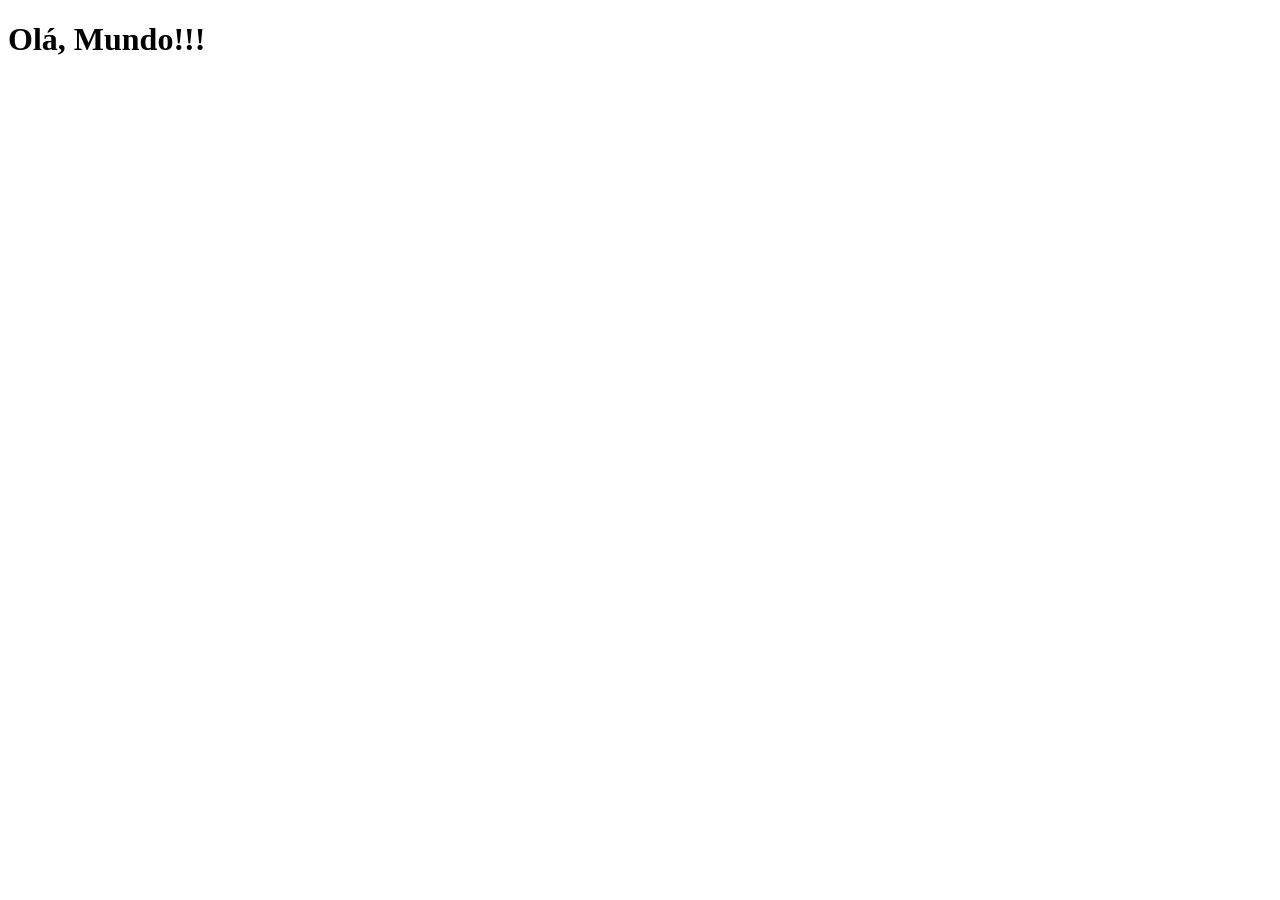
==== index.html @ 02649289 "Começando o projeto" ====
<!DOCTYPE html>
<html lang="pt-br">

<head>
  <meta charset="UTF-8">
  <meta name="viewport" content="width=device-width, initial-scale=1.0">
  <title>Minha Biblioteca</title>
</head>

<body>
  <h1>Olá, Mundo!!!</h1>
</body>

</html>
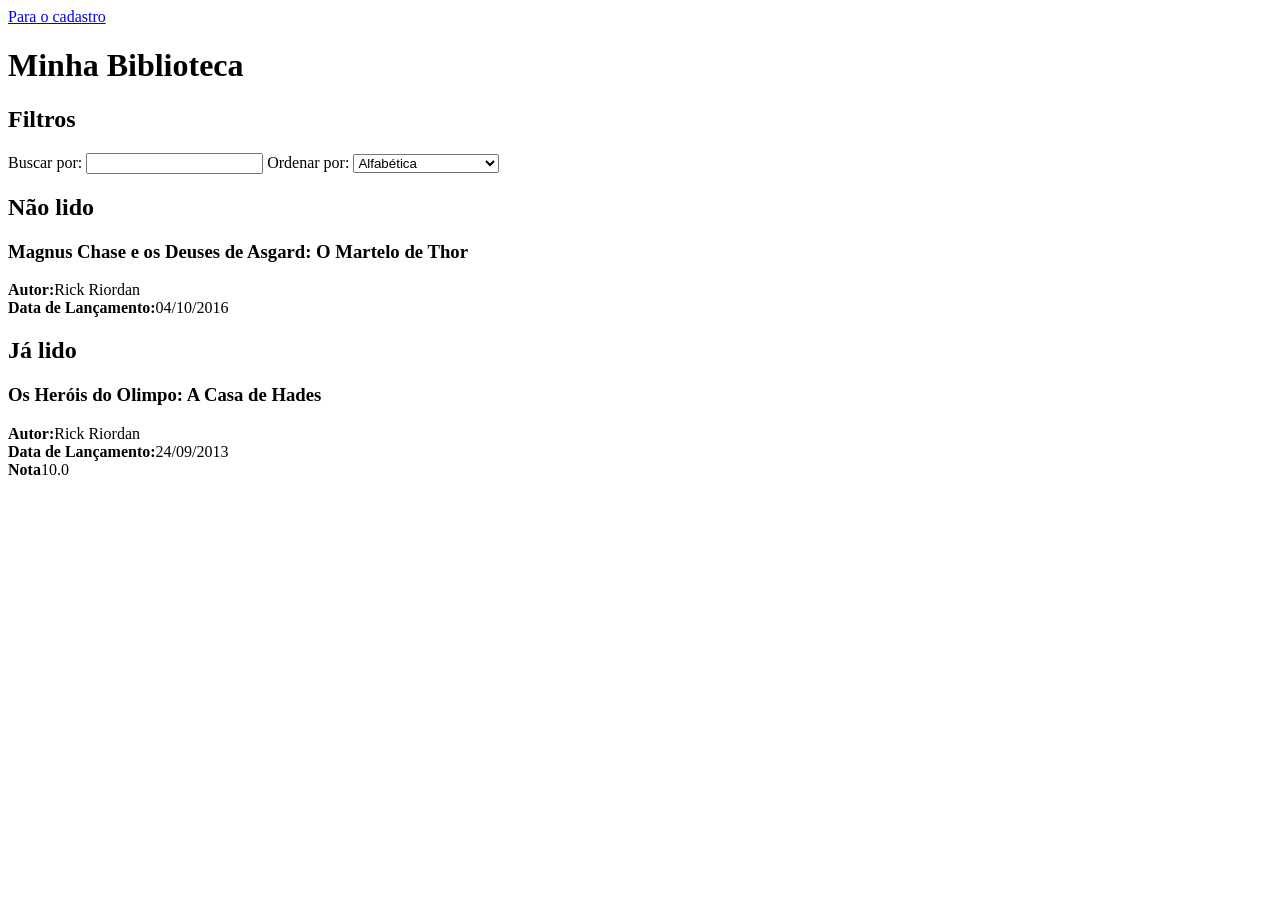
==== commit bdccbd01: "iniciate the project, finish the idealization, make the basic of filters, search bar, and the catalo" ====
--- a/index.html
+++ b/index.html
@@ -8,7 +8,45 @@
 </head>
 
 <body>
-  <h1>Olá, Mundo!!!</h1>
+  <header>
+    <a href="book-register.html">Para o cadastro</a>
+  </header>
+  <h1>Minha Biblioteca</h1>
+
+  <section>
+    <h2>Filtros</h2>
+    <div>
+      <label for="search">Buscar por:</label>
+      <input type="search" id="search">
+      <label for="order">Ordenar por:</label>
+      <select id="order">
+        <option value="alphabetic">Alfabética</option>
+        <option value="date">Data de Lançamento</option>
+        <option value="score">Nota</option>
+      </select>
+    </div>
+  </section>
+
+  <section>
+    <h2>Não lido</h2>
+
+    <div>
+      <h3>Magnus Chase e os Deuses de Asgard: O Martelo de Thor</h3>
+      <b>Autor:</b><span>Rick Riordan</span> <br>
+      <b>Data de Lançamento:</b><span>04/10/2016</span>
+    </div>
+  </section>
+
+  <section>
+    <h2>Já lido</h2>
+
+    <div>
+      <h3>Os Heróis do Olimpo: A Casa de Hades</h3>
+      <b>Autor:</b><span>Rick Riordan</span> <br>
+      <b>Data de Lançamento:</b><span>24/09/2013</span> <br>
+      <b>Nota</b><span>10.0</span>
+    </div>
+  </section>
 </body>
 
 </html>
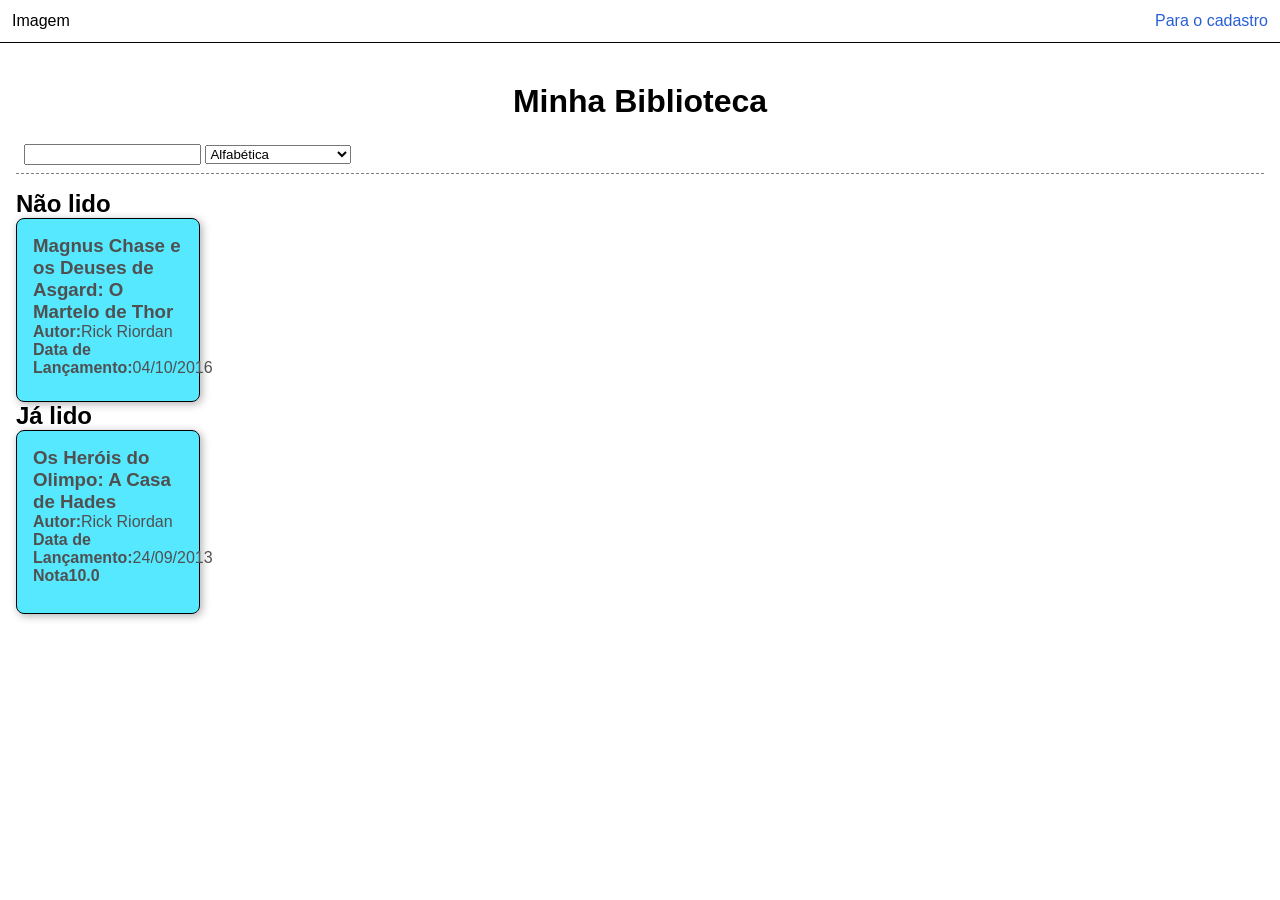
==== commit 5f0915a4: "update css" ====
--- a/index.html
+++ b/index.html
@@ -5,32 +5,30 @@
   <meta charset="UTF-8">
   <meta name="viewport" content="width=device-width, initial-scale=1.0">
   <title>Minha Biblioteca</title>
+
+  <link rel="stylesheet" href="style.css">
 </head>
 
 <body>
   <header>
+    <span>Imagem</span>
     <a href="book-register.html">Para o cadastro</a>
   </header>
   <h1>Minha Biblioteca</h1>
 
-  <section>
-    <h2>Filtros</h2>
-    <div>
-      <label for="search">Buscar por:</label>
-      <input type="search" id="search">
-      <label for="order">Ordenar por:</label>
-      <select id="order">
-        <option value="alphabetic">Alfabética</option>
-        <option value="date">Data de Lançamento</option>
-        <option value="score">Nota</option>
-      </select>
-    </div>
+  <section class="filters">
+    <input type="search" id="search">
+    <select id="order">
+      <option value="alphabetic">Alfabética</option>
+      <option value="date">Data de Lançamento</option>
+      <option value="score">Nota</option>
+    </select>
   </section>
 
   <section>
     <h2>Não lido</h2>
 
-    <div>
+    <div class="books">
       <h3>Magnus Chase e os Deuses de Asgard: O Martelo de Thor</h3>
       <b>Autor:</b><span>Rick Riordan</span> <br>
       <b>Data de Lançamento:</b><span>04/10/2016</span>
@@ -40,11 +38,11 @@
   <section>
     <h2>Já lido</h2>
 
-    <div>
+    <div class="books">
       <h3>Os Heróis do Olimpo: A Casa de Hades</h3>
       <b>Autor:</b><span>Rick Riordan</span> <br>
       <b>Data de Lançamento:</b><span>24/09/2013</span> <br>
-      <b>Nota</b><span>10.0</span>
+      <b>Nota</ b><span>10.0</span>
     </div>
   </section>
 </body>
--- a/style.css
+++ b/style.css
@@ -0,0 +1,63 @@
+@charset "UTF-8";
+
+* {
+  font-family: Arial, Helvetica, sans-serif;
+  box-sizing: border-box;
+}
+
+body {
+  padding: 0;
+  margin: 0;
+}
+
+header {
+  display: flex;
+  justify-content: space-between;
+  border-bottom: 1px solid black;
+  padding: 12px;
+}
+
+h1,
+h2,
+h3,
+h4,
+h5,
+h6 {
+  margin: 0;
+  padding: 0;
+}
+
+a {
+  color: #285fd7;
+  text-decoration: none;
+}
+
+a:hover {
+  text-decoration: underline;
+}
+
+body>h1 {
+  margin-top: 40px;
+  text-align: center;
+}
+
+section {
+  padding: 0 16px;
+}
+
+.filters {
+  border-bottom: 1px dashed grey;
+  margin: 16px;
+  padding: 8px;
+}
+
+div.books {
+  width: 184px;
+  height: 184px;
+  padding: 16px;
+  border: 1px solid black;
+  background-color: #00ddffaa;
+  color: #505050;
+  border-radius: 8px;
+  box-shadow: 2px 2px 8px #00000050;
+}
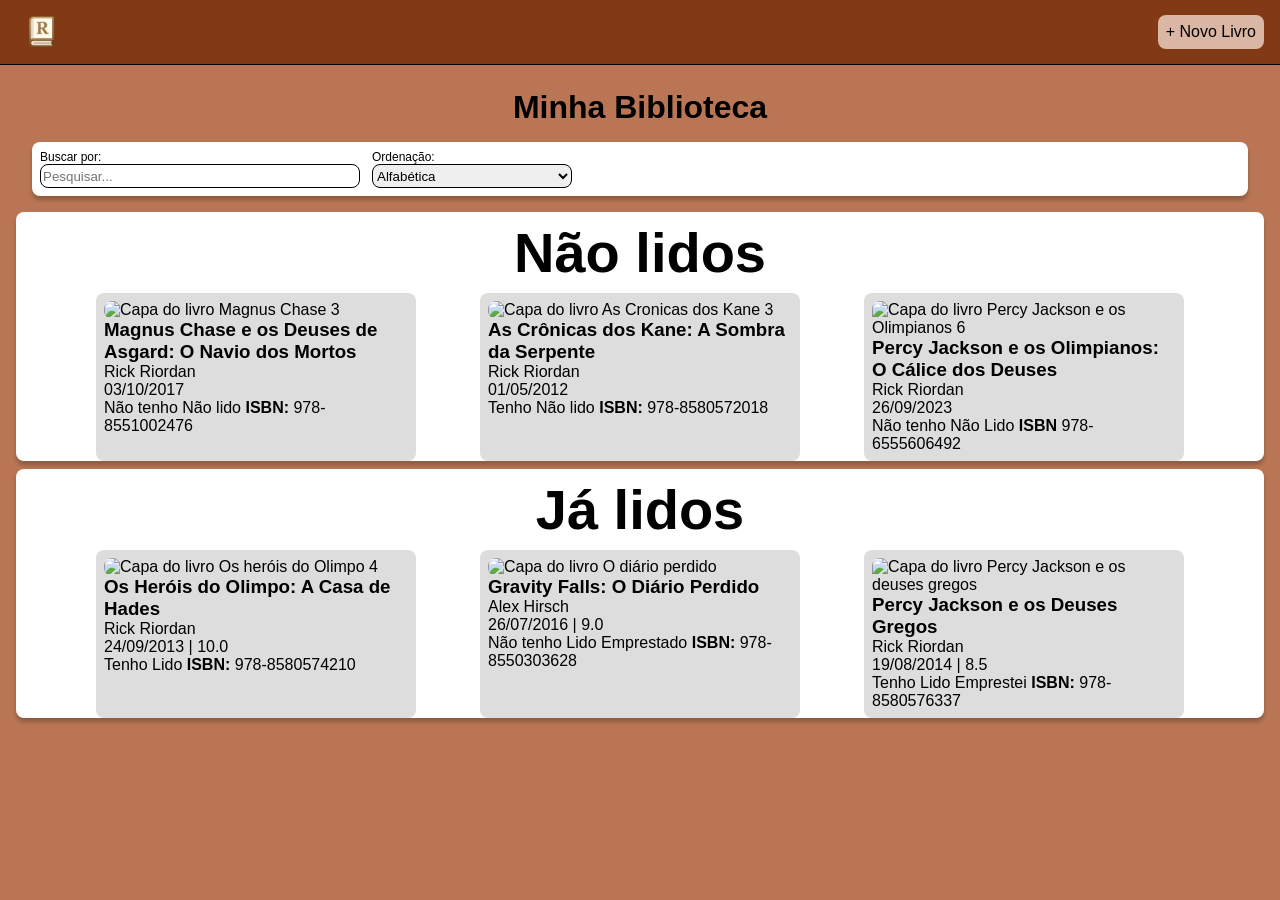
==== commit 30afeb03: "Feita a primeira página quase inteira, barra de filtros, logo do site, design e os cards dos livros " ====
--- a/index.html
+++ b/index.html
@@ -11,40 +11,121 @@
 
 <body>
   <header>
-    <span>Imagem</span>
-    <a href="book-register.html">Para o cadastro</a>
+    <img src="/icons/logo-livro.png" alt="logo">
+    <a href="book-register.html">+ Novo Livro</a>
   </header>
-  <h1>Minha Biblioteca</h1>
 
-  <section class="filters">
-    <input type="search" id="search">
-    <select id="order">
-      <option value="alphabetic">Alfabética</option>
-      <option value="date">Data de Lançamento</option>
-      <option value="score">Nota</option>
-    </select>
-  </section>
-
-  <section>
-    <h2>Não lido</h2>
-
-    <div class="books">
-      <h3>Magnus Chase e os Deuses de Asgard: O Martelo de Thor</h3>
-      <b>Autor:</b><span>Rick Riordan</span> <br>
-      <b>Data de Lançamento:</b><span>04/10/2016</span>
-    </div>
-  </section>
-
-  <section>
-    <h2>Já lido</h2>
-
-    <div class="books">
-      <h3>Os Heróis do Olimpo: A Casa de Hades</h3>
-      <b>Autor:</b><span>Rick Riordan</span> <br>
-      <b>Data de Lançamento:</b><span>24/09/2013</span> <br>
-      <b>Nota</ b><span>10.0</span>
-    </div>
-  </section>
+  <div id="especialzona">
+    <h1>Minha Biblioteca</h1>
+    <section class="filters">
+      <div>
+        <label for="search">Buscar por:</label>
+        <input type="search" id="search" placeholder="Pesquisar...">
+      </div>
+      <div>
+        <label for="order">Ordenação:</label>
+        <select id="order">
+          <option value="alphabetic">Alfabética</option>
+          <option value="date">Data de Lançamento</option>
+          <option value="score">Nota</option>
+        </select>
+      </div>
+    </section>
+    <section class="section-card">
+      <h2 class="section-title">Não lidos</h2>
+      <div>
+        <div class="book-card">
+          <img src="https://m.media-amazon.com/images/I/71uj+LqIYQL._AC_UF1000,1000_QL80_.jpg"
+            alt="Capa do livro Magnus Chase 3">
+          <div>
+            <h3>Magnus Chase e os Deuses de Asgard: O Navio dos Mortos</h3>
+            <span>Rick Riordan</span> <br>
+            <span>03/10/2017</span>
+            <div>
+              <span>Não tenho</span>
+              <span>Não lido</span>
+              <span><b>ISBN:</b> 978-8551002476</span>
+            </div>
+          </div>
+        </div>
+        <div class="book-card">
+          <img src="https://m.media-amazon.com/images/I/61uZdXUOADL.jpg" alt="Capa do livro As Cronicas dos Kane 3">
+          <div>
+            <h3>As Crônicas dos Kane: A Sombra da Serpente</h3>
+            <span>Rick Riordan</span> <br>
+            <span>01/05/2012</span>
+            <div>
+              <span>Tenho</span>
+              <span>Não lido</span>
+              <span><b>ISBN:</b> 978-8580572018</span>
+            </div>
+          </div>
+        </div>
+        <div class="book-card">
+          <img src="https://m.media-amazon.com/images/I/61+2RRstscL._AC_UF1000,1000_QL80_.jpg"
+            alt="Capa do livro Percy Jackson e os Olimpianos 6">
+          <div>
+            <h3>Percy Jackson e os Olimpianos: O Cálice dos Deuses</h3>
+            <span>Rick Riordan</span> <br>
+            <span>26/09/2023</span> <br>
+            <div>
+              <span>Não tenho</span>
+              <span>Não Lido</span>
+              <span><b>ISBN</b> 978-6555606492</span>
+            </div>
+          </div>
+        </div>
+      </div>
+    </section>
+    <section class="section-card">
+      <h2 class="section-title">Já lidos</h2>
+      <div>
+        <div class="book-card">
+          <img src="https://m.media-amazon.com/images/I/61D7SPJIzmL._AC_UF1000,1000_QL80_.jpg"
+            alt="Capa do livro Os heróis do Olimpo 4">
+          <div>
+            <h3>Os Heróis do Olimpo: A Casa de Hades</h3>
+            <span>Rick Riordan</span> <br>
+            <span>24/09/2013 | 10.0</span> <br>
+            <div>
+              <span>Tenho</span>
+              <span>Lido</span>
+              <span><b>ISBN:</b> 978-8580574210</span>
+            </div>
+          </div>
+        </div>
+        <div class="book-card">
+          <img src="https://m.media-amazon.com/images/I/91OvTwFvWKL.jpg" alt="Capa do livro O diário perdido">
+          <div>
+            <h3>Gravity Falls: O Diário Perdido</h3>
+            <span>Alex Hirsch</span> <br>
+            <span>26/07/2016 | 9.0</span> <br>
+            <div>
+              <span>Não tenho</span>
+              <span>Lido</span>
+              <span>Emprestado</span>
+              <span><b>ISBN: </b>978-8550303628</span>
+            </div>
+          </div>
+        </div>
+        <div class="book-card">
+          <img src="https://m.media-amazon.com/images/I/81Pf-hG7uIL._AC_UF1000,1000_QL80_.jpg"
+            alt="Capa do livro Percy Jackson e os deuses gregos">
+          <div>
+            <h3>Percy Jackson e os Deuses Gregos</h3>
+            <span>Rick Riordan</span> <br>
+            <span>19/08/2014 | 8.5</span> <br>
+            <div>
+              <span>Tenho</span>
+              <span>Lido</span>
+              <span>Emprestei</span>
+              <span><b>ISBN:</b> 978-8580576337</span>
+            </div>
+          </div>
+        </div>
+      </div>
+    </section>
+  </div>
 </body>
 
 </html>
--- a/style.css
+++ b/style.css
@@ -5,16 +5,9 @@
   box-sizing: border-box;
 }
 
-body {
-  padding: 0;
-  margin: 0;
-}
-
-header {
-  display: flex;
-  justify-content: space-between;
-  border-bottom: 1px solid black;
-  padding: 12px;
+:root {
+  --primary-color: #a3481b;
+  --defaut-radius: 8px;
 }
 
 h1,
@@ -30,34 +23,111 @@
 a {
   color: #285fd7;
   text-decoration: none;
+  border-radius: var(--defaut-radius);
 }
 
 a:hover {
   text-decoration: underline;
 }
 
-body>h1 {
-  margin-top: 40px;
+body {
+  padding: 0;
+  margin: 0;
+  background-color: color-mix(in srgb, var(--primary-color) 75%, white);
+}
+
+header {
+  display: flex;
+  justify-content: space-between;
+  border-bottom: 1px solid black;
+  padding: 8px 16px;
+  background-color: color-mix(in srgb, var(--primary-color) 80%, black);
+  align-items: center;
+}
+
+header>img {
+  height: 48px;
+}
+
+header>a {
+  padding: 8px;
+  color: #000000;
+  font-size: 16px;
+  height: max-content;
+  background-color: color-mix(in srgb, var(--primary-color) 40%, white);
+  transition: background-color 400ms;
+}
+
+header>a:hover {
+  text-decoration: none;
+  background-color: color-mix(in srgb, var(--primary-color) 56%, white);
+}
+
+#especialzona {
+  padding: 8px 16px;
+}
+
+#especialzona>h1 {
+  margin-top: 16px;
   text-align: center;
 }
 
 section {
   padding: 0 16px;
+  background-color: #ffffff;
+  border-radius: 8px;
+  box-shadow: 0px 4px 4px #0000003d;
 }
 
 .filters {
-  border-bottom: 1px dashed grey;
+  display: flex;
   margin: 16px;
   padding: 8px;
+  gap: 12px;
 }
 
-div.books {
-  width: 184px;
-  height: 184px;
-  padding: 16px;
+.filters label {
+  display: block;
+  font-size: 12px;
+}
+
+#search {
+  min-width: 320px;
+  border-radius: var(--defaut-radius);
   border: 1px solid black;
-  background-color: #00ddffaa;
-  color: #505050;
-  border-radius: 8px;
-  box-shadow: 2px 2px 8px #00000050;
+  height: 24px;
+}
+
+#order {
+  border-radius: var(--defaut-radius);
+  height: 24px;
+  min-width: 200px;
+  border: 1px solid black;
+}
+
+.section-title {
+  padding: 8px 0px;
+  text-align: center;
+  font-size: 56px;
+}
+
+.section-card {
+  margin: 8px 0px;
+}
+
+section.section-card>div {
+  display: flex;
+  justify-content: space-evenly;
+}
+
+.book-card {
+  background-color: #dddddd;
+  padding: 8px;
+  border-radius: var(--defaut-radius);
+  max-width: 320px;
+}
+
+.book-card img {
+  width: 160px;
+  border-radius: var(--defaut-radius);
 }
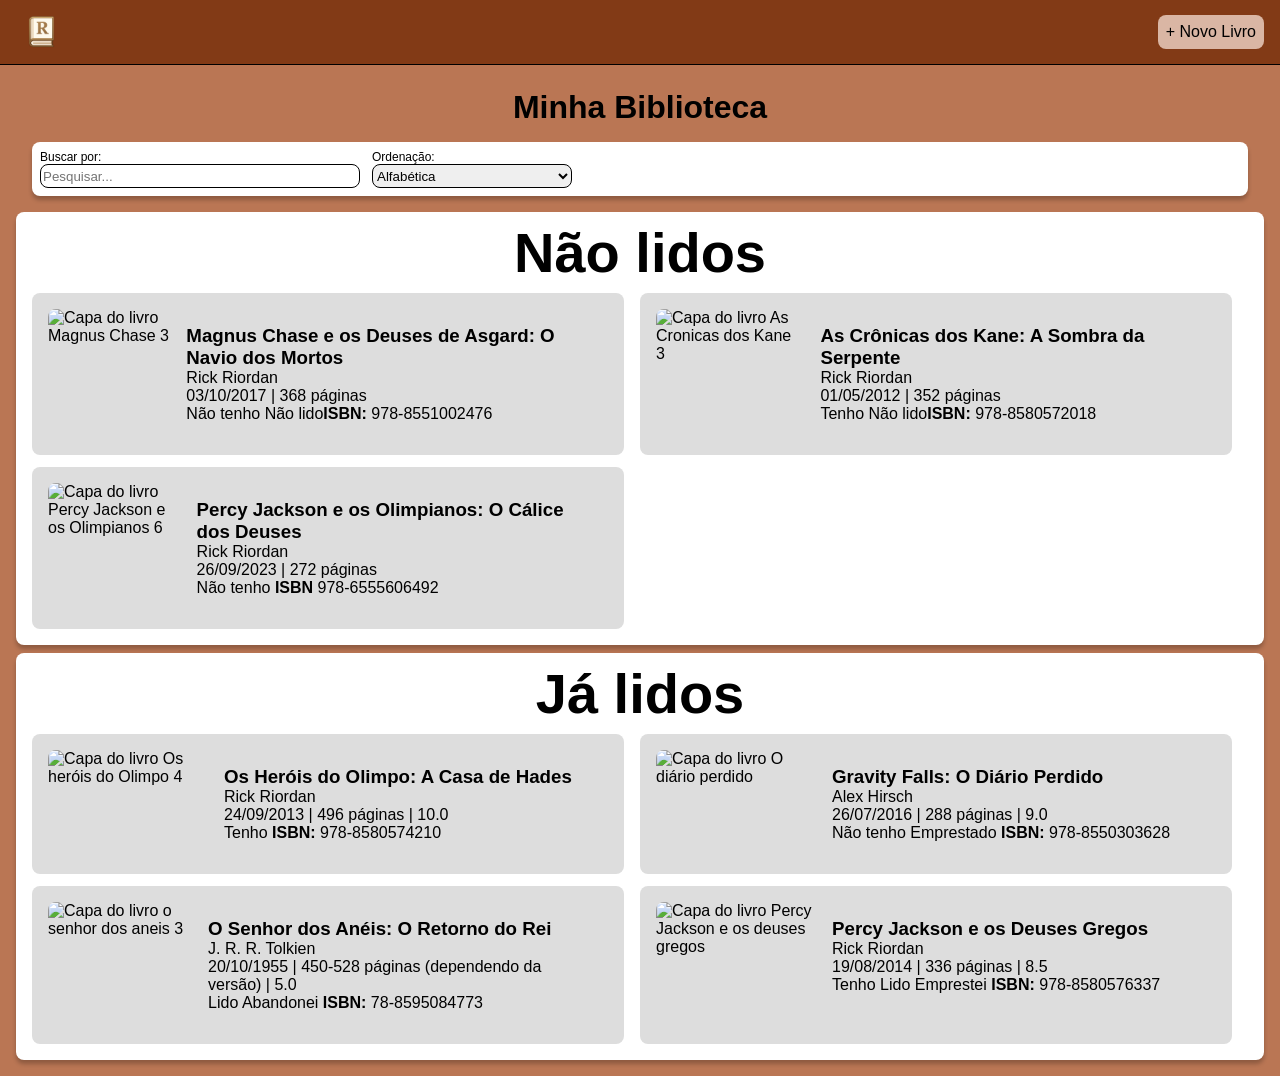
==== commit 46d42612: "Fiz a estilização dos cards e tive problemas ao tentar deixa-los com o espaçamento correto" ====
--- a/index.html
+++ b/index.html
@@ -40,11 +40,10 @@
           <div>
             <h3>Magnus Chase e os Deuses de Asgard: O Navio dos Mortos</h3>
             <span>Rick Riordan</span> <br>
-            <span>03/10/2017</span>
+            <span>03/10/2017 | 368 páginas</span>
             <div>
               <span>Não tenho</span>
-              <span>Não lido</span>
-              <span><b>ISBN:</b> 978-8551002476</span>
+              <span>Não lido</span><span><b>ISBN:</b> 978-8551002476</span>
             </div>
           </div>
         </div>
@@ -53,11 +52,10 @@
           <div>
             <h3>As Crônicas dos Kane: A Sombra da Serpente</h3>
             <span>Rick Riordan</span> <br>
-            <span>01/05/2012</span>
+            <span>01/05/2012 | 352 páginas</span>
             <div>
               <span>Tenho</span>
-              <span>Não lido</span>
-              <span><b>ISBN:</b> 978-8580572018</span>
+              <span>Não lido</span><span><b>ISBN:</b> 978-8580572018</span>
             </div>
           </div>
         </div>
@@ -67,10 +65,9 @@
           <div>
             <h3>Percy Jackson e os Olimpianos: O Cálice dos Deuses</h3>
             <span>Rick Riordan</span> <br>
-            <span>26/09/2023</span> <br>
+            <span>26/09/2023 | 272 páginas</span> <br>
             <div>
               <span>Não tenho</span>
-              <span>Não Lido</span>
               <span><b>ISBN</b> 978-6555606492</span>
             </div>
           </div>
@@ -86,10 +83,10 @@
           <div>
             <h3>Os Heróis do Olimpo: A Casa de Hades</h3>
             <span>Rick Riordan</span> <br>
-            <span>24/09/2013 | 10.0</span> <br>
+            <span>24/09/2013 | 496 páginas | 10.0</span> <br>
+
             <div>
               <span>Tenho</span>
-              <span>Lido</span>
               <span><b>ISBN:</b> 978-8580574210</span>
             </div>
           </div>
@@ -99,12 +96,25 @@
           <div>
             <h3>Gravity Falls: O Diário Perdido</h3>
             <span>Alex Hirsch</span> <br>
-            <span>26/07/2016 | 9.0</span> <br>
+            <span>26/07/2016 | 288 páginas | 9.0</span> <br>
             <div>
               <span>Não tenho</span>
-              <span>Lido</span>
               <span>Emprestado</span>
               <span><b>ISBN: </b>978-8550303628</span>
+            </div>
+          </div>
+        </div>
+        <div class="book-card">
+          <img src="https://m.media-amazon.com/images/I/71SuFTR7OIL._AC_UF1000,1000_QL80_.jpg"
+            alt="Capa do livro o senhor dos aneis 3">
+          <div>
+            <h3>O Senhor dos Anéis: O Retorno do Rei</h3>
+            <span>J. R. R. Tolkien</span> <br>
+            <span>20/10/1955 | 450-528 páginas (dependendo da versão) | 5.0</span> <br>
+            <div>
+              <span>Lido</span>
+              <span>Abandonei</span>
+              <span><b>ISBN:</b> 78-8595084773</span>
             </div>
           </div>
         </div>
@@ -114,7 +124,7 @@
           <div>
             <h3>Percy Jackson e os Deuses Gregos</h3>
             <span>Rick Riordan</span> <br>
-            <span>19/08/2014 | 8.5</span> <br>
+            <span>19/08/2014 | 336 páginas | 8.5</span> <br>
             <div>
               <span>Tenho</span>
               <span>Lido</span>
--- a/style.css
+++ b/style.css
@@ -113,21 +113,29 @@
 
 .section-card {
   margin: 8px 0px;
+  padding: 0 16px 16px;
 }
 
 section.section-card>div {
   display: flex;
-  justify-content: space-evenly;
+  flex-wrap: wrap;
+  gap: 12px 16px;
 }
 
 .book-card {
+  display: flex;
   background-color: #dddddd;
-  padding: 8px;
+  padding: 16px;
   border-radius: var(--defaut-radius);
-  max-width: 320px;
+  max-width: 592px;
+  min-width: 592px;
 }
 
 .book-card img {
   width: 160px;
   border-radius: var(--defaut-radius);
+}
+
+.book-card>div {
+  padding: 16px;
 }
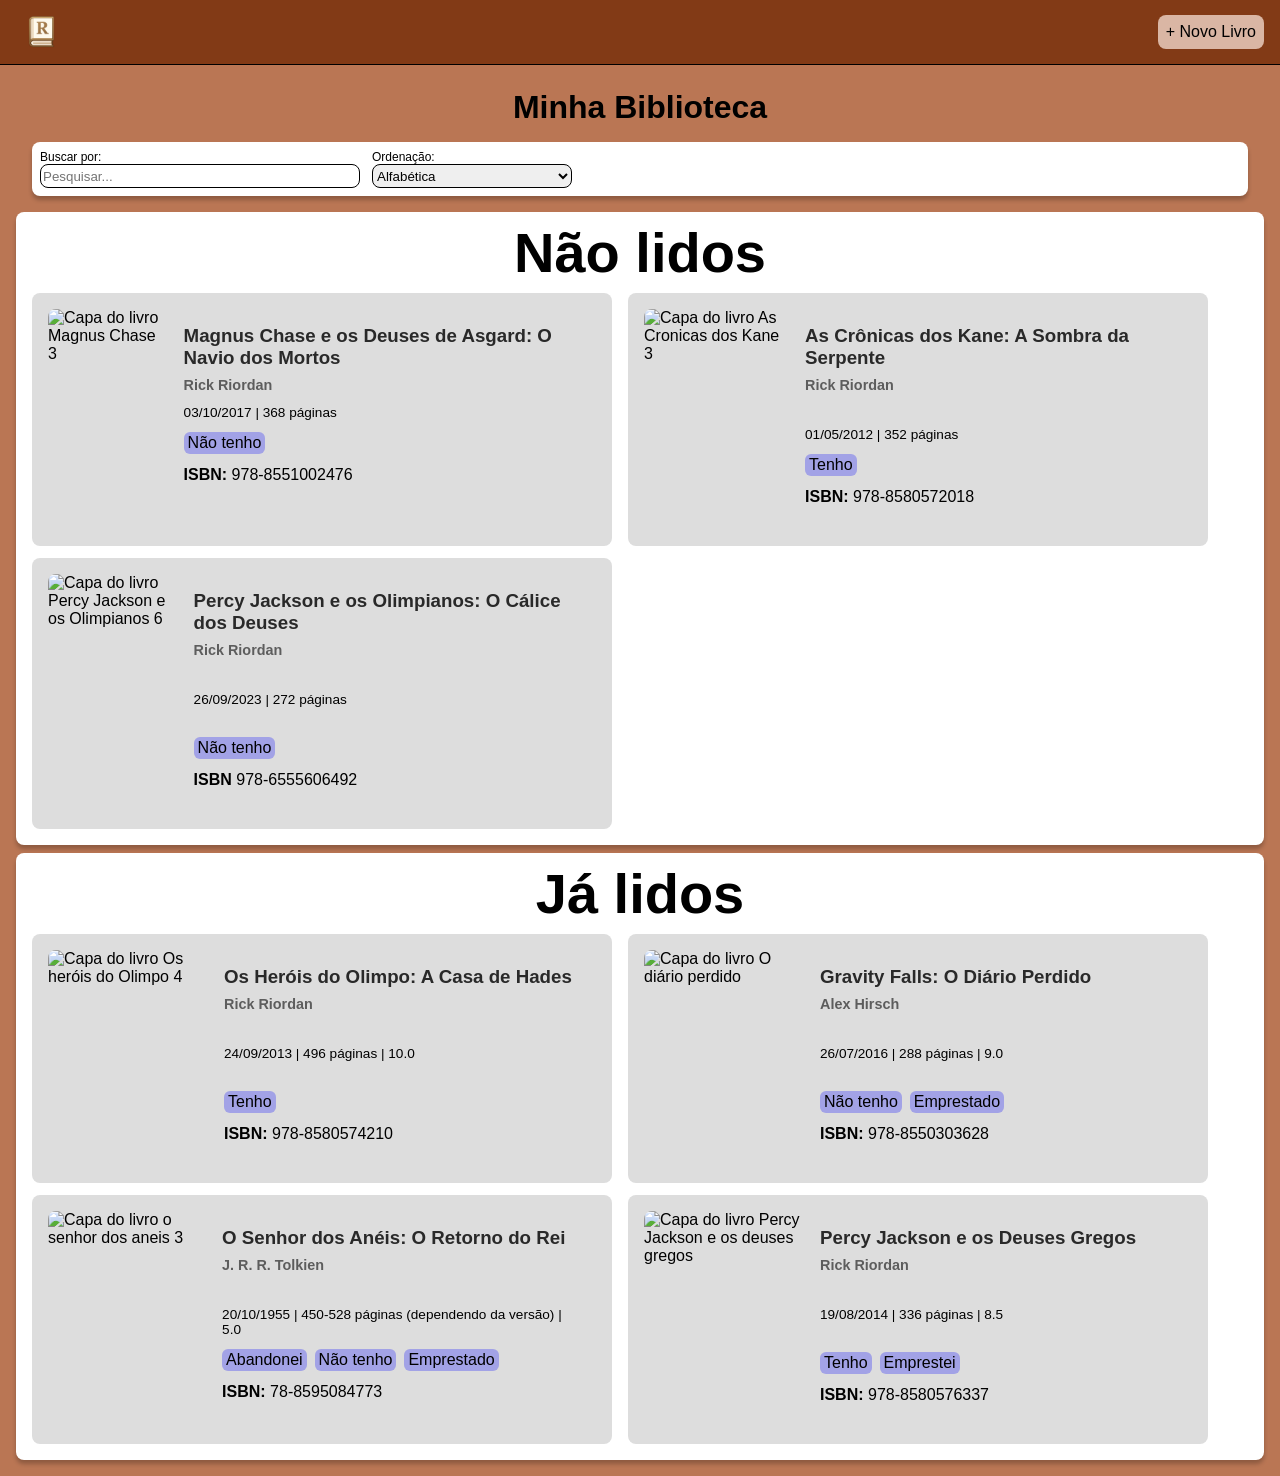
==== commit 5ae07ba7: "Fiz a estilização do título dos cards, do autor, do conteúdo extra e comecei a estilizar as tags." ====
--- a/index.html
+++ b/index.html
@@ -39,24 +39,24 @@
             alt="Capa do livro Magnus Chase 3">
           <div>
             <h3>Magnus Chase e os Deuses de Asgard: O Navio dos Mortos</h3>
-            <span>Rick Riordan</span> <br>
-            <span>03/10/2017 | 368 páginas</span>
-            <div>
-              <span>Não tenho</span>
-              <span>Não lido</span><span><b>ISBN:</b> 978-8551002476</span>
+            <span class="autor">Rick Riordan</span>
+            <span class="book-extra">03/10/2017 | 368 páginas</span>
+            <div class="tags">
+              <span class="dnt-have">Não tenho</span>
             </div>
+            <span><b>ISBN:</b> 978-8551002476</span>
           </div>
         </div>
         <div class="book-card">
           <img src="https://m.media-amazon.com/images/I/61uZdXUOADL.jpg" alt="Capa do livro As Cronicas dos Kane 3">
           <div>
             <h3>As Crônicas dos Kane: A Sombra da Serpente</h3>
-            <span>Rick Riordan</span> <br>
-            <span>01/05/2012 | 352 páginas</span>
-            <div>
-              <span>Tenho</span>
-              <span>Não lido</span><span><b>ISBN:</b> 978-8580572018</span>
+            <span class="autor">Rick Riordan</span> <br>
+            <span class="book-extra">01/05/2012 | 352 páginas</span>
+            <div class="tags">
+              <span class="have">Tenho</span>
             </div>
+            <span><b>ISBN:</b> 978-8580572018</span>
           </div>
         </div>
         <div class="book-card">
@@ -64,12 +64,12 @@
             alt="Capa do livro Percy Jackson e os Olimpianos 6">
           <div>
             <h3>Percy Jackson e os Olimpianos: O Cálice dos Deuses</h3>
-            <span>Rick Riordan</span> <br>
-            <span>26/09/2023 | 272 páginas</span> <br>
-            <div>
-              <span>Não tenho</span>
-              <span><b>ISBN</b> 978-6555606492</span>
+            <span class="autor">Rick Riordan</span> <br>
+            <span class="book-extra">26/09/2023 | 272 páginas</span> <br>
+            <div class="tags">
+              <span class="dnt-have">Não tenho</span>
             </div>
+            <span><b>ISBN</b> 978-6555606492</span>
           </div>
         </div>
       </div>
@@ -82,26 +82,25 @@
             alt="Capa do livro Os heróis do Olimpo 4">
           <div>
             <h3>Os Heróis do Olimpo: A Casa de Hades</h3>
-            <span>Rick Riordan</span> <br>
-            <span>24/09/2013 | 496 páginas | 10.0</span> <br>
-
-            <div>
-              <span>Tenho</span>
-              <span><b>ISBN:</b> 978-8580574210</span>
+            <span class="autor">Rick Riordan</span> <br>
+            <span class="book-extra">24/09/2013 | 496 páginas | 10.0</span> <br>
+            <div class="tags">
+              <span class="have">Tenho</span>
             </div>
+            <span><b>ISBN:</b> 978-8580574210</span>
           </div>
         </div>
         <div class="book-card">
           <img src="https://m.media-amazon.com/images/I/91OvTwFvWKL.jpg" alt="Capa do livro O diário perdido">
           <div>
             <h3>Gravity Falls: O Diário Perdido</h3>
-            <span>Alex Hirsch</span> <br>
-            <span>26/07/2016 | 288 páginas | 9.0</span> <br>
-            <div>
-              <span>Não tenho</span>
-              <span>Emprestado</span>
-              <span><b>ISBN: </b>978-8550303628</span>
+            <span class="autor">Alex Hirsch</span> <br>
+            <span class="book-extra">26/07/2016 | 288 páginas | 9.0</span> <br>
+            <div class="tags">
+              <span class="dnt-have">Não tenho</span>
+              <span class="borrowed">Emprestado</span>
             </div>
+            <span><b>ISBN: </b>978-8550303628</span>
           </div>
         </div>
         <div class="book-card">
@@ -109,13 +108,14 @@
             alt="Capa do livro o senhor dos aneis 3">
           <div>
             <h3>O Senhor dos Anéis: O Retorno do Rei</h3>
-            <span>J. R. R. Tolkien</span> <br>
-            <span>20/10/1955 | 450-528 páginas (dependendo da versão) | 5.0</span> <br>
-            <div>
-              <span>Lido</span>
-              <span>Abandonei</span>
-              <span><b>ISBN:</b> 78-8595084773</span>
+            <span class="autor">J. R. R. Tolkien</span> <br>
+            <span class="book-extra">20/10/1955 | 450-528 páginas (dependendo da versão) | 5.0</span>
+            <div class="tags">
+              <span class="abandonned">Abandonei</span>
+              <span class="dnt-have">Não tenho</span>
+              <span class="borrowed">Emprestado</span>
             </div>
+            <span><b>ISBN:</b> 78-8595084773</span>
           </div>
         </div>
         <div class="book-card">
@@ -123,14 +123,13 @@
             alt="Capa do livro Percy Jackson e os deuses gregos">
           <div>
             <h3>Percy Jackson e os Deuses Gregos</h3>
-            <span>Rick Riordan</span> <br>
-            <span>19/08/2014 | 336 páginas | 8.5</span> <br>
-            <div>
-              <span>Tenho</span>
-              <span>Lido</span>
-              <span>Emprestei</span>
-              <span><b>ISBN:</b> 978-8580576337</span>
+            <span class="autor">Rick Riordan</span> <br>
+            <span class="book-extra">19/08/2014 | 336 páginas | 8.5</span> <br>
+            <div class="tags">
+              <span class="have">Tenho</span>
+              <span class="lent">Emprestei</span>
             </div>
+            <span><b>ISBN:</b> 978-8580576337</span>
           </div>
         </div>
       </div>
--- a/style.css
+++ b/style.css
@@ -127,8 +127,8 @@
   background-color: #dddddd;
   padding: 16px;
   border-radius: var(--defaut-radius);
-  max-width: 592px;
-  min-width: 592px;
+  max-width: 580px;
+  min-width: 580px;
 }
 
 .book-card img {
@@ -138,4 +138,35 @@
 
 .book-card>div {
   padding: 16px;
+}
+
+.book-card h3 {
+  color: #292929;
+}
+
+.book-card span {
+  display: block;
+  margin: 4px 0 4px;
+  padding: 4px 0 4px;
+}
+
+.book-card .autor {
+  color: #5d5d5d;
+  font-weight: bold;
+  font-size: 0.9em;
+}
+
+.book-card .book-extra {
+  font-size: 0.85em;
+}
+
+.book-card .tags {
+  display: flex;
+  gap: 8px;
+}
+
+.book-card .tags>span {
+  padding: 2px 4px;
+  border-radius: 6px;
+  background-color: #0000ff44;
 }
